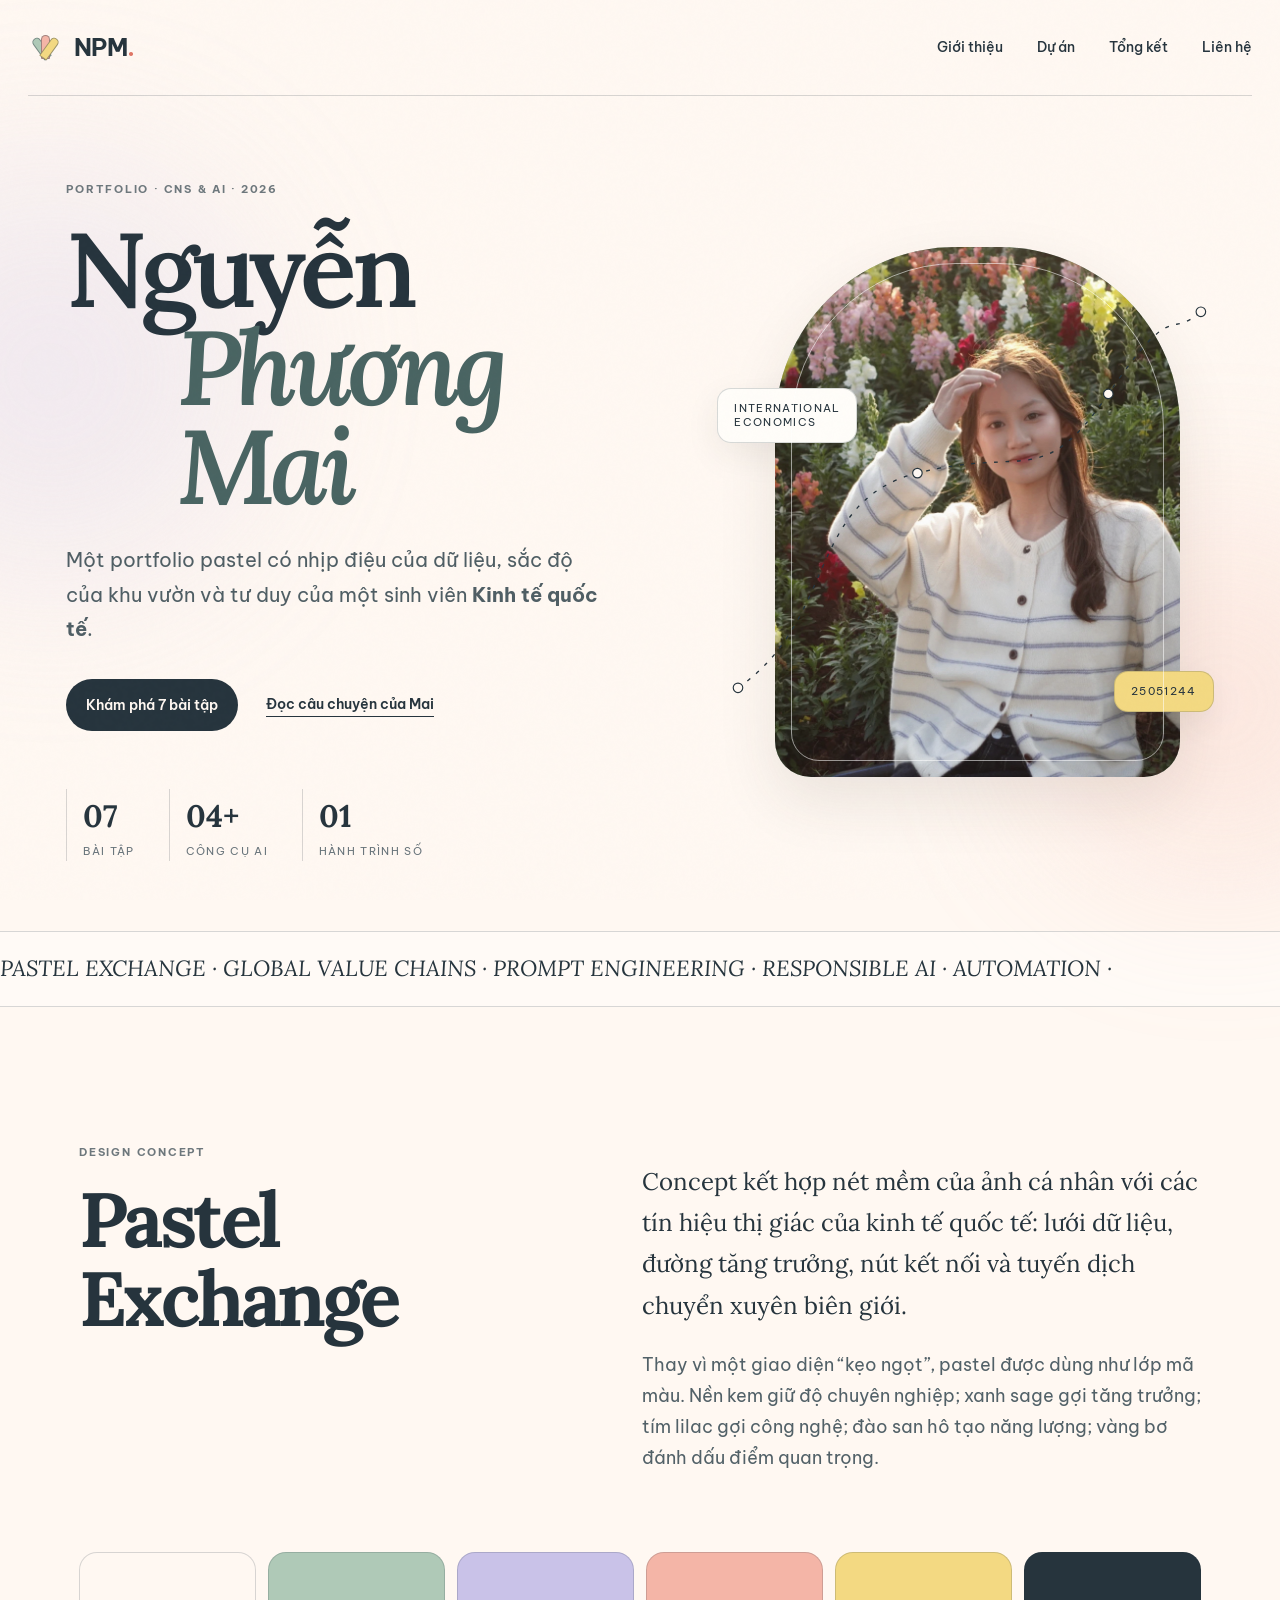
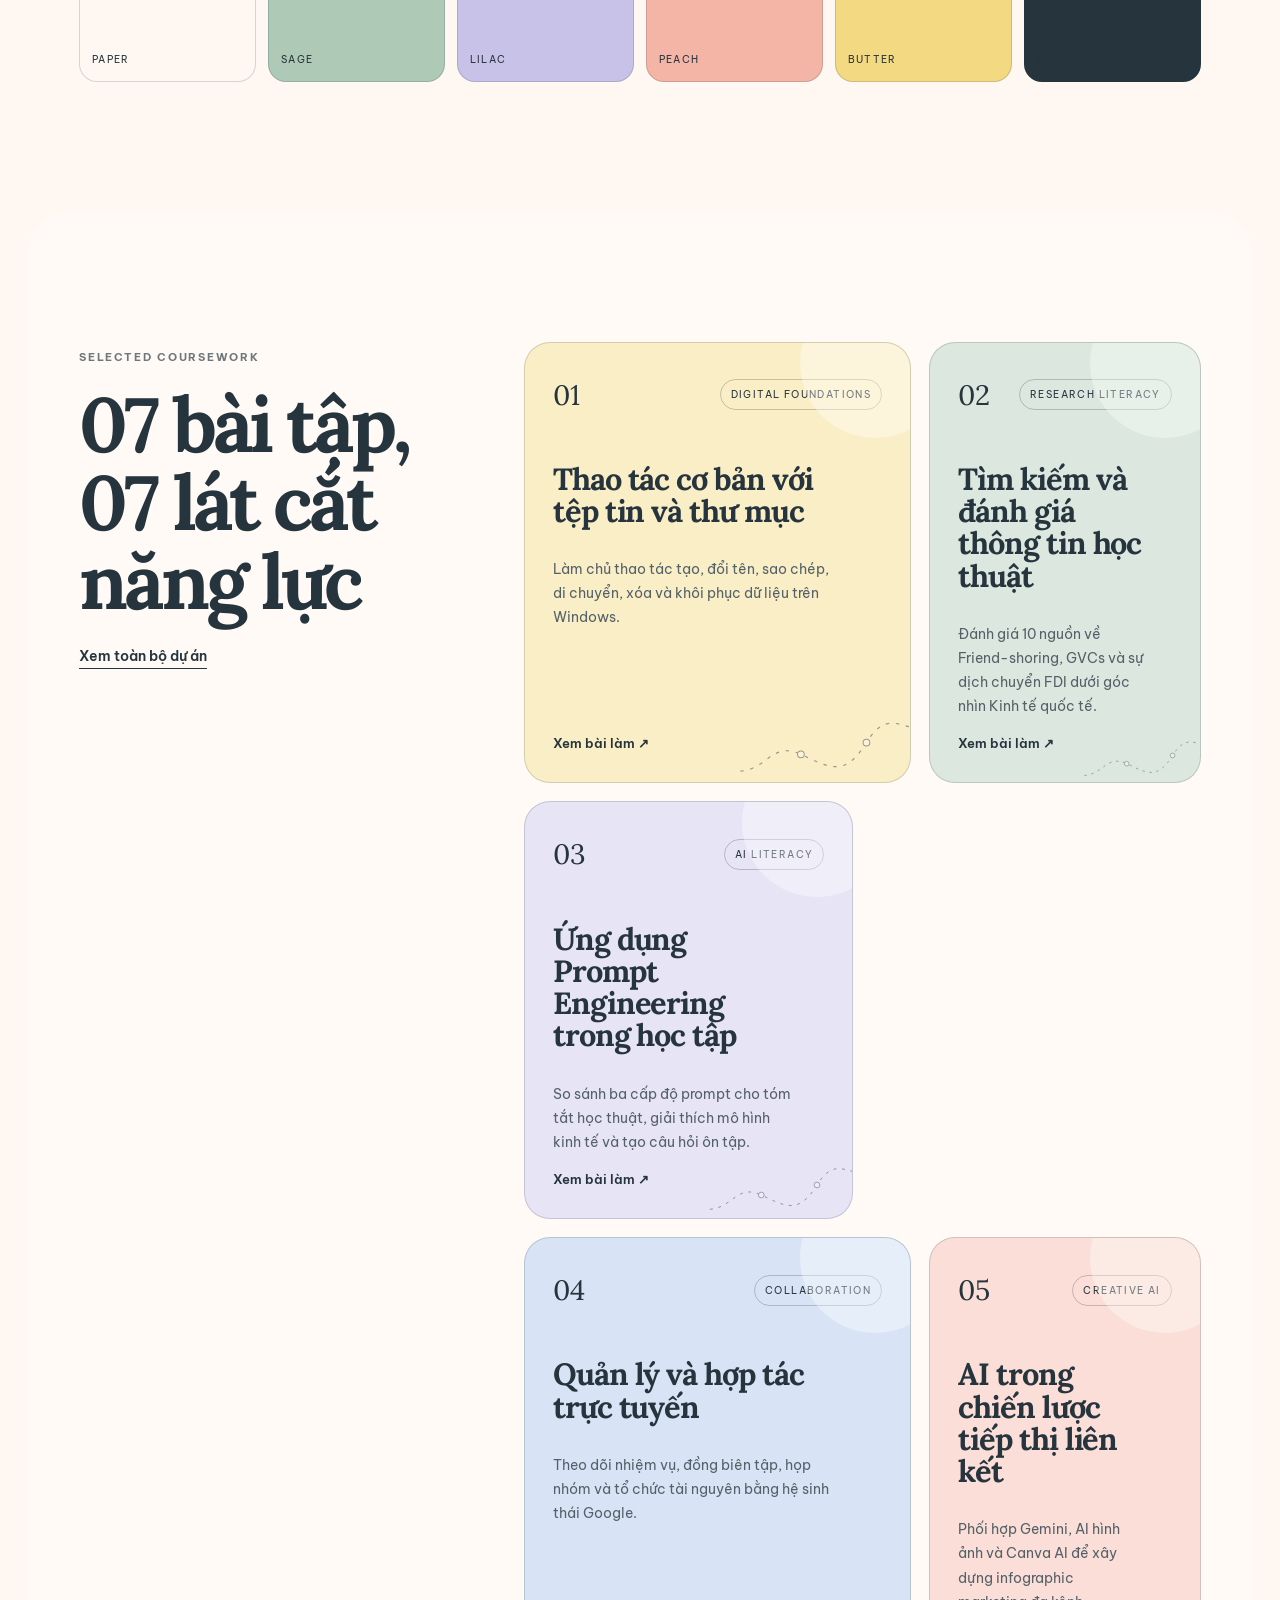
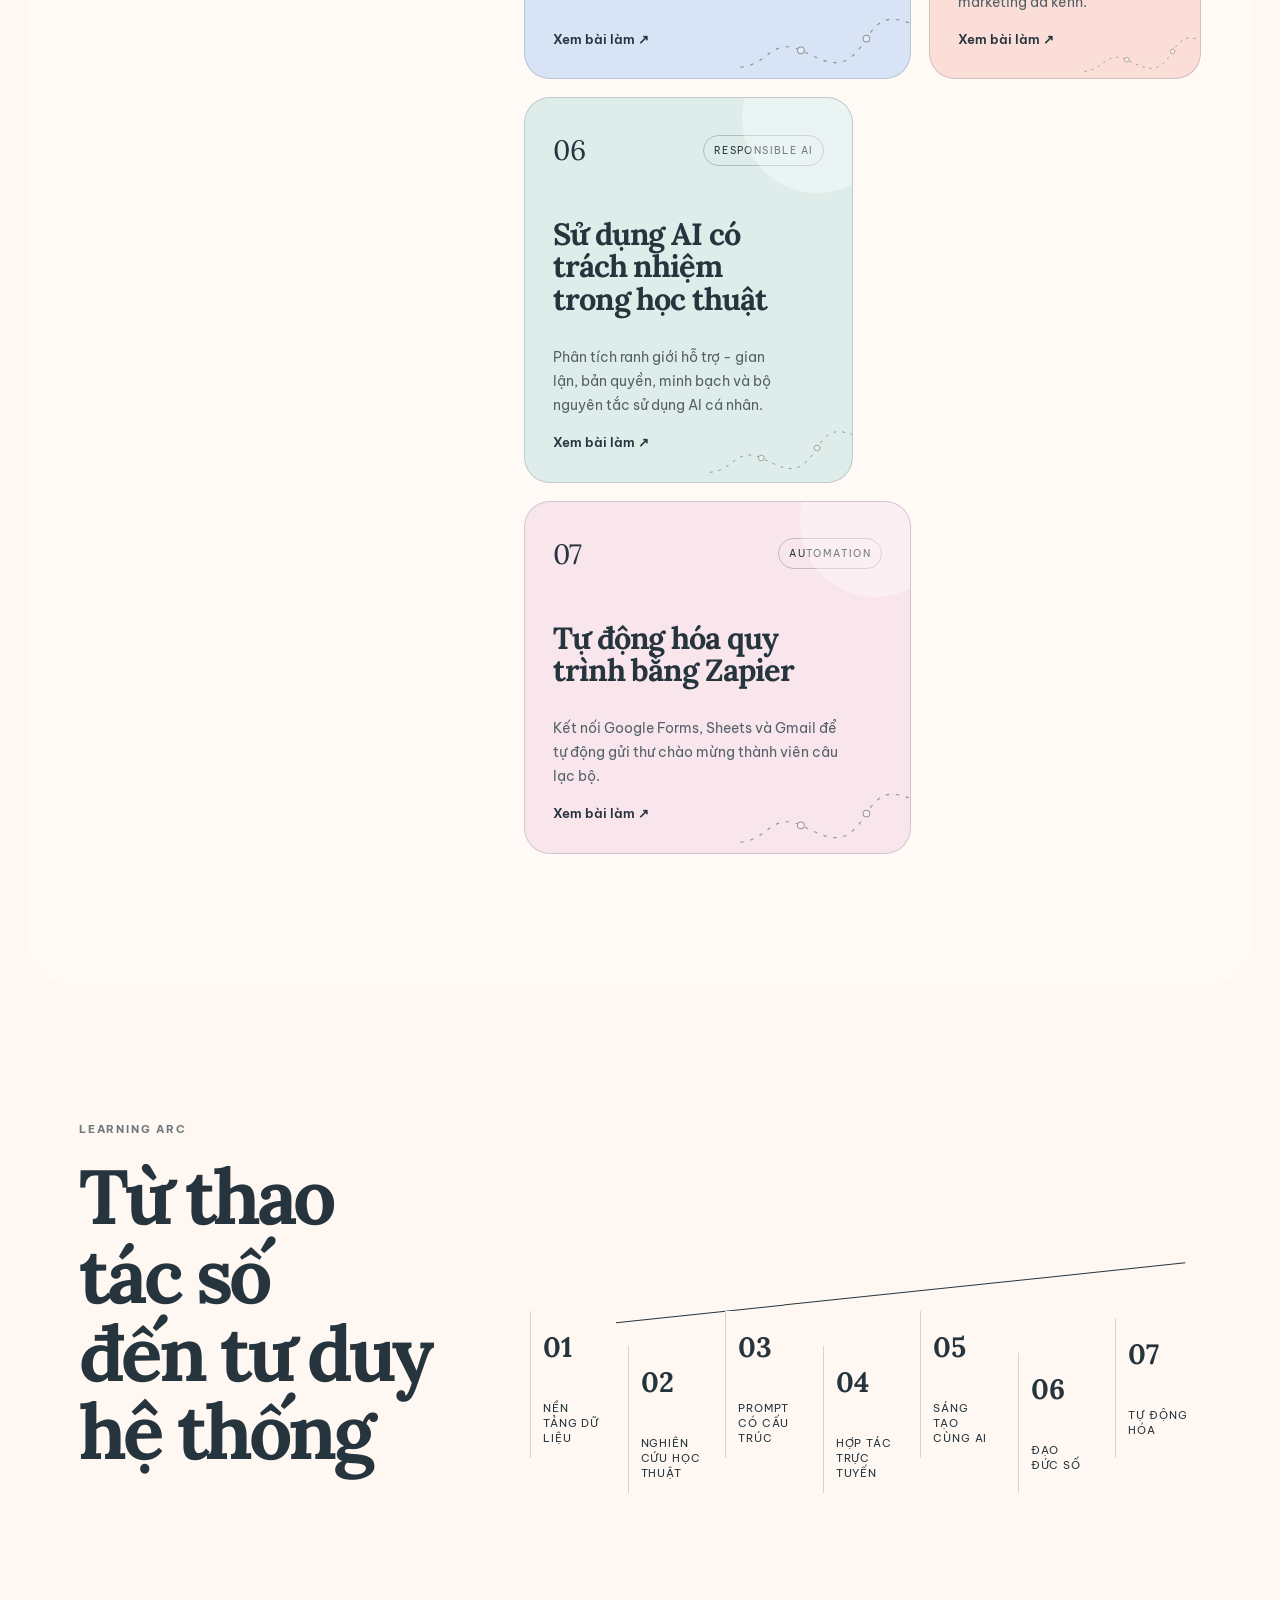
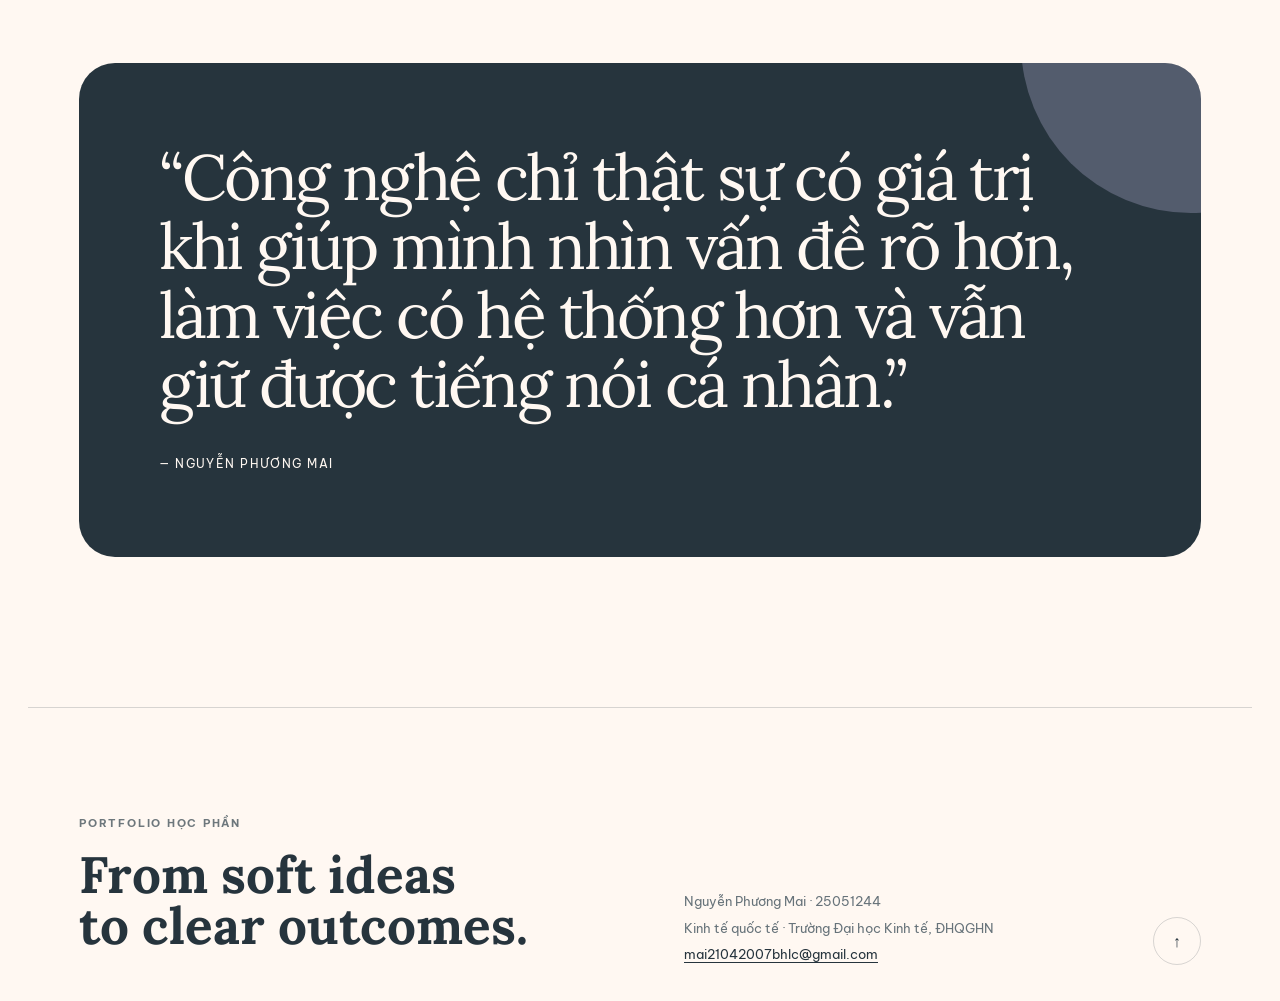
==== index.html @ c6a95176 "first commit" ====
<!doctype html>
<html lang="vi">
<head>
  <meta charset="utf-8">
  <meta name="viewport" content="width=device-width, initial-scale=1">
  <meta name="description" content="Portfolio học phần Nhập môn Công nghệ số và Trí tuệ nhân tạo của Nguyễn Phương Mai.">
  <meta name="theme-color" content="#fff8f2">
  <title>Trang chủ · Nguyễn Phương Mai · Portfolio CNS & AI</title>
  <link rel="stylesheet" href="assets/css/style.css">
  <script defer src="assets/js/main.js"></script>
</head>
<body id="top">
  <a class="skip-link" href="#main">Bỏ qua điều hướng</a>
  <div class="grain" aria-hidden="true"></div>
  <div class="ambient ambient-a" aria-hidden="true"></div><div class="ambient ambient-b" aria-hidden="true"></div>
  <div class="page-shell">
    
<nav class="site-nav" aria-label="Điều hướng chính">
  <a class="brand" href="index.html" aria-label="Trang chủ Nguyễn Phương Mai">
    <span class="brand-mark" aria-hidden="true"><span></span><span></span><span></span></span>
    <span>NPM<span class="brand-dot">.</span></span>
  </a>
  <button class="nav-toggle" aria-expanded="false" aria-controls="nav-links"><span></span><span></span></button>
  <div class="nav-links" id="nav-links">
    <a href="about.html">Giới thiệu</a>
    <a href="projects.html">Dự án</a>
    <a href="reflection.html">Tổng kết</a>
    <a href="contact.html">Liên hệ</a>
  </div>
</nav>
    <main id="main">
<section class="hero home-hero">
  <div class="hero-copy reveal">
    <span class="eyebrow">Portfolio · CNS & AI · 2026</span>
    <h1><span>Nguyễn</span><span>Phương Mai</span></h1>
    <p class="hero-lead">Một portfolio pastel có nhịp điệu của dữ liệu, sắc độ của khu vườn và tư duy của một sinh viên <strong>Kinh tế quốc tế</strong>.</p>
    <div class="hero-actions"><a class="btn btn-primary" href="projects.html">Khám phá 7 bài tập</a><a class="text-link" href="about.html">Đọc câu chuyện của Mai</a></div>
    <div class="hero-stats"><div><b>07</b><span>bài tập</span></div><div><b>04+</b><span>công cụ AI</span></div><div><b>01</b><span>hành trình số</span></div></div>
  </div>
  <div class="hero-visual reveal">
    <div class="photo-frame"><img src="assets/images/profile/nguyen-phuong-mai.webp" alt="Nguyễn Phương Mai chụp ảnh trong vườn hoa"></div>
    <span class="photo-note note-a">international<br>economics</span><span class="photo-note note-b">25051244</span>
    <svg class="route-map" viewBox="0 0 520 530" aria-hidden="true"><path d="M22 444 C126 372 94 248 210 219 S340 238 410 136 S472 80 507 50"/><circle cx="22" cy="444" r="5"/><circle cx="210" cy="219" r="5"/><circle cx="410" cy="136" r="5"/><circle cx="507" cy="50" r="5"/></svg>
  </div>
</section>
<div class="ticker" aria-hidden="true"><div>PASTEL EXCHANGE · GLOBAL VALUE CHAINS · PROMPT ENGINEERING · RESPONSIBLE AI · AUTOMATION · </div></div>
<section class="intro-grid section-pad">
  <div class="section-heading reveal"><span class="eyebrow">Design concept</span><h2>Pastel Exchange</h2></div>
  <div class="intro-copy reveal"><p>Concept kết hợp nét mềm của ảnh cá nhân với các tín hiệu thị giác của kinh tế quốc tế: lưới dữ liệu, đường tăng trưởng, nút kết nối và tuyến dịch chuyển xuyên biên giới.</p><p>Thay vì một giao diện “kẹo ngọt”, pastel được dùng như lớp mã màu. Nền kem giữ độ chuyên nghiệp; xanh sage gợi tăng trưởng; tím lilac gợi công nghệ; đào san hô tạo năng lượng; vàng bơ đánh dấu điểm quan trọng.</p></div>
  <div class="palette reveal" aria-label="Bảng màu chủ đạo"><span style="--sw:#FFF8F2">paper</span><span style="--sw:#AFC9B7">sage</span><span style="--sw:#C9C2E8">lilac</span><span style="--sw:#F4B5A7">peach</span><span style="--sw:#F3D982">butter</span><span style="--sw:#26343D">ink</span></div>
</section>
<section class="projects-preview section-pad">
  <div class="section-heading reveal"><span class="eyebrow">Selected coursework</span><h2>07 bài tập,<br>07 lát cắt năng lực</h2><a class="text-link" href="projects.html">Xem toàn bộ dự án</a></div>
  <div class="project-grid"><article class="project-card project-card-1" style="--card-accent:#F3D982">
          <a href="projects/week-1.html" aria-label="Xem chi tiết Bài 1: Thao tác cơ bản với tệp tin và thư mục">
            <div class="project-card-top"><span class="project-no">01</span><span class="project-tag">Digital foundations</span></div>
            <h3>Thao tác cơ bản với tệp tin và thư mục</h3><p>Làm chủ thao tác tạo, đổi tên, sao chép, di chuyển, xóa và khôi phục dữ liệu trên Windows.</p>
            <span class="project-link">Xem bài làm <span aria-hidden="true">↗</span></span>
            <svg class="card-graph" viewBox="0 0 220 80" aria-hidden="true"><path d="M4 62 C36 60 42 26 76 42 S128 70 154 28 S198 16 216 8"/><circle cx="76" cy="42" r="4"/><circle cx="154" cy="28" r="4"/><circle cx="216" cy="8" r="4"/></svg>
          </a></article>
<article class="project-card project-card-2" style="--card-accent:#AFC9B7">
          <a href="projects/week-2.html" aria-label="Xem chi tiết Bài 2: Tìm kiếm và đánh giá thông tin học thuật">
            <div class="project-card-top"><span class="project-no">02</span><span class="project-tag">Research literacy</span></div>
            <h3>Tìm kiếm và đánh giá thông tin học thuật</h3><p>Đánh giá 10 nguồn về Friend-shoring, GVCs và sự dịch chuyển FDI dưới góc nhìn Kinh tế quốc tế.</p>
            <span class="project-link">Xem bài làm <span aria-hidden="true">↗</span></span>
            <svg class="card-graph" viewBox="0 0 220 80" aria-hidden="true"><path d="M4 62 C36 60 42 26 76 42 S128 70 154 28 S198 16 216 8"/><circle cx="76" cy="42" r="4"/><circle cx="154" cy="28" r="4"/><circle cx="216" cy="8" r="4"/></svg>
          </a></article>
<article class="project-card project-card-3" style="--card-accent:#C9C2E8">
          <a href="projects/week-3.html" aria-label="Xem chi tiết Bài 3: Ứng dụng Prompt Engineering trong học tập">
            <div class="project-card-top"><span class="project-no">03</span><span class="project-tag">AI literacy</span></div>
            <h3>Ứng dụng Prompt Engineering trong học tập</h3><p>So sánh ba cấp độ prompt cho tóm tắt học thuật, giải thích mô hình kinh tế và tạo câu hỏi ôn tập.</p>
            <span class="project-link">Xem bài làm <span aria-hidden="true">↗</span></span>
            <svg class="card-graph" viewBox="0 0 220 80" aria-hidden="true"><path d="M4 62 C36 60 42 26 76 42 S128 70 154 28 S198 16 216 8"/><circle cx="76" cy="42" r="4"/><circle cx="154" cy="28" r="4"/><circle cx="216" cy="8" r="4"/></svg>
          </a></article>
<article class="project-card project-card-4" style="--card-accent:#A9C4E8">
          <a href="projects/week-4.html" aria-label="Xem chi tiết Bài 4: Quản lý và hợp tác trực tuyến">
            <div class="project-card-top"><span class="project-no">04</span><span class="project-tag">Collaboration</span></div>
            <h3>Quản lý và hợp tác trực tuyến</h3><p>Theo dõi nhiệm vụ, đồng biên tập, họp nhóm và tổ chức tài nguyên bằng hệ sinh thái Google.</p>
            <span class="project-link">Xem bài làm <span aria-hidden="true">↗</span></span>
            <svg class="card-graph" viewBox="0 0 220 80" aria-hidden="true"><path d="M4 62 C36 60 42 26 76 42 S128 70 154 28 S198 16 216 8"/><circle cx="76" cy="42" r="4"/><circle cx="154" cy="28" r="4"/><circle cx="216" cy="8" r="4"/></svg>
          </a></article>
<article class="project-card project-card-5" style="--card-accent:#F4B5A7">
          <a href="projects/week-5.html" aria-label="Xem chi tiết Bài 5: AI trong chiến lược tiếp thị liên kết">
            <div class="project-card-top"><span class="project-no">05</span><span class="project-tag">Creative AI</span></div>
            <h3>AI trong chiến lược tiếp thị liên kết</h3><p>Phối hợp Gemini, AI hình ảnh và Canva AI để xây dựng infographic marketing đa kênh.</p>
            <span class="project-link">Xem bài làm <span aria-hidden="true">↗</span></span>
            <svg class="card-graph" viewBox="0 0 220 80" aria-hidden="true"><path d="M4 62 C36 60 42 26 76 42 S128 70 154 28 S198 16 216 8"/><circle cx="76" cy="42" r="4"/><circle cx="154" cy="28" r="4"/><circle cx="216" cy="8" r="4"/></svg>
          </a></article>
<article class="project-card project-card-6" style="--card-accent:#B8D8D1">
          <a href="projects/week-6.html" aria-label="Xem chi tiết Bài 6: Sử dụng AI có trách nhiệm trong học thuật">
            <div class="project-card-top"><span class="project-no">06</span><span class="project-tag">Responsible AI</span></div>
            <h3>Sử dụng AI có trách nhiệm trong học thuật</h3><p>Phân tích ranh giới hỗ trợ - gian lận, bản quyền, minh bạch và bộ nguyên tắc sử dụng AI cá nhân.</p>
            <span class="project-link">Xem bài làm <span aria-hidden="true">↗</span></span>
            <svg class="card-graph" viewBox="0 0 220 80" aria-hidden="true"><path d="M4 62 C36 60 42 26 76 42 S128 70 154 28 S198 16 216 8"/><circle cx="76" cy="42" r="4"/><circle cx="154" cy="28" r="4"/><circle cx="216" cy="8" r="4"/></svg>
          </a></article>
<article class="project-card project-card-7" style="--card-accent:#F2C7D8">
          <a href="projects/week-7.html" aria-label="Xem chi tiết Bài 7: Tự động hóa quy trình bằng Zapier">
            <div class="project-card-top"><span class="project-no">07</span><span class="project-tag">Automation</span></div>
            <h3>Tự động hóa quy trình bằng Zapier</h3><p>Kết nối Google Forms, Sheets và Gmail để tự động gửi thư chào mừng thành viên câu lạc bộ.</p>
            <span class="project-link">Xem bài làm <span aria-hidden="true">↗</span></span>
            <svg class="card-graph" viewBox="0 0 220 80" aria-hidden="true"><path d="M4 62 C36 60 42 26 76 42 S128 70 154 28 S198 16 216 8"/><circle cx="76" cy="42" r="4"/><circle cx="154" cy="28" r="4"/><circle cx="216" cy="8" r="4"/></svg>
          </a></article></div>
</section>
<section class="learning-arc section-pad">
  <div class="section-heading reveal"><span class="eyebrow">Learning arc</span><h2>Từ thao tác số<br>đến tư duy hệ thống</h2></div>
  <div class="arc-track reveal">
    <div class="arc-line"></div>
    <div class="arc-item"><b>01</b><span>Nền tảng dữ liệu</span></div><div class="arc-item"><b>02</b><span>Nghiên cứu học thuật</span></div><div class="arc-item"><b>03</b><span>Prompt có cấu trúc</span></div><div class="arc-item"><b>04</b><span>Hợp tác trực tuyến</span></div><div class="arc-item"><b>05</b><span>Sáng tạo cùng AI</span></div><div class="arc-item"><b>06</b><span>Đạo đức số</span></div><div class="arc-item"><b>07</b><span>Tự động hóa</span></div>
  </div>
</section>
<section class="quote-block reveal"><blockquote>“Công nghệ chỉ thật sự có giá trị khi giúp mình nhìn vấn đề rõ hơn, làm việc có hệ thống hơn và vẫn giữ được tiếng nói cá nhân.”</blockquote><span>— Nguyễn Phương Mai</span></section>
</main>
    
<footer class="site-footer">
  <div><span class="eyebrow">Portfolio học phần</span><h2>From soft ideas<br>to clear outcomes.</h2></div>
  <div class="footer-meta"><p>Nguyễn Phương Mai · 25051244</p><p>Kinh tế quốc tế · Trường Đại học Kinh tế, ĐHQGHN</p><a href="mailto:mai21042007bhlc@gmail.com">mai21042007bhlc@gmail.com</a></div>
  <a class="back-top" href="#top" aria-label="Lên đầu trang">↑</a>
</footer>
  </div>
  <dialog class="lightbox" aria-label="Xem ảnh minh chứng"><button class="lightbox-close" aria-label="Đóng">×</button><img alt=""><p></p></dialog>
</body>
</html>
---- assets/css/style.css ----
@import url('https://fonts.googleapis.com/css2?family=Be+Vietnam+Pro:wght@300;400;500;600;700&family=Lora:ital,wght@0,500;0,600;0,700;1,500&display=swap');
:root{--paper:#fff8f2;--paper-2:#f8f1ea;--ink:#26343d;--muted:#67737a;--sage:#afc9b7;--lilac:#c9c2e8;--peach:#f4b5a7;--butter:#f3d982;--sky:#a9c4e8;--line:rgba(38,52,61,.18);--white:#fffdf9;--radius:26px;--shadow:0 24px 60px rgba(56,45,38,.10);--sans:'Be Vietnam Pro','Segoe UI',Arial,sans-serif;--serif:'Lora',Georgia,'Times New Roman',serif}
*{box-sizing:border-box}html{scroll-behavior:smooth}body{margin:0;background:var(--paper);color:var(--ink);font-family:var(--sans);font-size:16px;line-height:1.72;overflow-x:hidden}img{max-width:100%;display:block}a{color:inherit;text-decoration:none}button{font:inherit}.skip-link{position:fixed;left:16px;top:-60px;z-index:1000;background:var(--ink);color:#fff;padding:10px 14px;border-radius:10px}.skip-link:focus{top:16px}.grain{position:fixed;inset:0;pointer-events:none;z-index:100;opacity:.12;background-image:url("data:image/svg+xml,%3Csvg viewBox='0 0 180 180' xmlns='http://www.w3.org/2000/svg'%3E%3Cfilter id='n'%3E%3CfeTurbulence type='fractalNoise' baseFrequency='.92' numOctaves='2' stitchTiles='stitch'/%3E%3C/filter%3E%3Crect width='100%25' height='100%25' filter='url(%23n)' opacity='.13'/%3E%3C/svg%3E")}.ambient{position:fixed;border-radius:50%;filter:blur(90px);opacity:.24;pointer-events:none;z-index:-1}.ambient-a{width:420px;height:420px;background:var(--lilac);left:-160px;top:18vh}.ambient-b{width:360px;height:360px;background:var(--peach);right:-120px;top:58vh}.page-shell{width:min(1500px,100%);margin:auto;padding:0 28px}.site-nav{height:96px;display:flex;align-items:center;justify-content:space-between;border-bottom:1px solid var(--line);position:relative;z-index:20}.brand{display:flex;align-items:center;gap:12px;font-weight:700;letter-spacing:-.03em;font-size:24px}.brand-dot{color:#df7666}.brand-mark{width:34px;height:34px;display:grid;place-items:center;position:relative}.brand-mark span{position:absolute;width:9px;height:24px;background:var(--sage);border:1px solid rgba(38,52,61,.4);border-radius:9px 9px 2px 2px;transform-origin:50% 80%}.brand-mark span:nth-child(1){transform:rotate(-36deg)}.brand-mark span:nth-child(2){background:var(--peach)}.brand-mark span:nth-child(3){transform:rotate(36deg);background:var(--butter)}.nav-links{display:flex;gap:34px;align-items:center}.nav-links a{font-size:14px;font-weight:500;position:relative}.nav-links a:after{content:"";position:absolute;height:1px;left:0;right:100%;bottom:-6px;background:var(--ink);transition:right .25s}.nav-links a:hover:after,.nav-links a:focus-visible:after{right:0}.nav-toggle{display:none;background:none;border:0;width:48px;height:48px}.nav-toggle span{display:block;width:24px;height:1px;background:var(--ink);margin:7px auto}.hero{min-height:760px;display:grid;grid-template-columns:1.05fr .95fr;align-items:center;gap:8vw;padding:78px 3vw 70px}.hero h1,.inner-hero h1,.contact-hero h1,.project-detail-hero h1{font-family:var(--serif);font-weight:600;line-height:.94;letter-spacing:-.055em;margin:18px 0 28px}.home-hero h1{font-size:clamp(62px,8.2vw,134px)}.home-hero h1 span{display:block}.home-hero h1 span:last-child{margin-left:1.05em;color:#496462;font-style:italic}.eyebrow{text-transform:uppercase;letter-spacing:.16em;font-size:11px;font-weight:700;color:#6d777c}.hero-lead{max-width:680px;font-size:20px;color:#4f5e64}.hero-actions{display:flex;align-items:center;gap:28px;margin-top:32px}.btn{display:inline-flex;align-items:center;justify-content:center;padding:14px 20px;border-radius:999px;font-size:14px;font-weight:600}.btn-primary{background:var(--ink);color:var(--paper);transition:transform .25s,box-shadow .25s}.btn-primary:hover{transform:translateY(-2px);box-shadow:0 14px 30px rgba(38,52,61,.2)}.text-link{display:inline-flex;gap:8px;align-items:center;font-size:14px;font-weight:600;border-bottom:1px solid var(--ink)}.hero-stats{display:flex;gap:34px;margin-top:58px}.hero-stats div{display:flex;flex-direction:column;border-left:1px solid var(--line);padding-left:16px}.hero-stats b{font-family:var(--serif);font-size:31px}.hero-stats span{font-size:11px;text-transform:uppercase;letter-spacing:.12em;color:var(--muted)}.hero-visual{position:relative;min-height:590px}.photo-frame{position:absolute;inset:25px 34px 35px 58px;border-radius:180px 180px 36px 36px;overflow:hidden;box-shadow:var(--shadow);background:var(--sage)}.photo-frame:before{content:"";position:absolute;inset:16px;border:1px solid rgba(255,255,255,.55);border-radius:165px 165px 28px 28px;z-index:2;pointer-events:none}.photo-frame img{width:100%;height:100%;object-fit:cover;object-position:50% 45%;filter:saturate(.86) contrast(.98)}.photo-note{position:absolute;background:var(--white);border:1px solid var(--line);box-shadow:0 12px 34px rgba(55,46,40,.08);padding:12px 16px;border-radius:14px;font-size:11px;line-height:1.35;text-transform:uppercase;letter-spacing:.12em}.note-a{left:0;top:28%}.note-b{right:0;bottom:17%;background:var(--butter)}.route-map{position:absolute;inset:0;width:100%;height:100%;overflow:visible}.route-map path,.card-graph path,.hero-index svg path,.project-hero-number svg path{fill:none;stroke:var(--ink);stroke-width:1.4;stroke-dasharray:4 8}.route-map circle,.card-graph circle{fill:var(--paper);stroke:var(--ink);stroke-width:1.2}.ticker{width:calc(100% + 56px);margin-left:-28px;overflow:hidden;border-top:1px solid var(--line);border-bottom:1px solid var(--line);background:rgba(255,255,255,.34)}.ticker div{white-space:nowrap;font-family:var(--serif);font-style:italic;font-size:22px;padding:18px 0;animation:ticker 28s linear infinite}.section-pad{padding:130px 4vw}.intro-grid{display:grid;grid-template-columns:.8fr 1fr;column-gap:9vw;row-gap:60px}.section-heading h2{font-family:var(--serif);font-size:clamp(44px,6vw,86px);line-height:1.02;letter-spacing:-.05em;margin:16px 0 22px}.intro-copy{font-size:18px;color:#526168}.intro-copy p:first-child{font-size:24px;color:var(--ink);font-family:var(--serif)}.palette{grid-column:1/-1;display:grid;grid-template-columns:repeat(6,1fr);gap:12px}.palette span{height:130px;background:var(--sw);border:1px solid var(--line);border-radius:18px;padding:12px;display:flex;align-items:flex-end;text-transform:uppercase;letter-spacing:.12em;font-size:10px}.projects-preview{display:grid;grid-template-columns:.36fr .64fr;gap:5vw;background:rgba(255,255,255,.28);border-radius:42px}.projects-preview>.section-heading{position:sticky;top:40px;align-self:start}.project-grid{display:grid;grid-template-columns:repeat(12,1fr);gap:18px}.project-card{grid-column:span 6;min-height:330px}.project-card:nth-child(3n+1){grid-column:span 7}.project-card:nth-child(3n+2){grid-column:span 5}.project-card a{height:100%;display:flex;flex-direction:column;padding:28px;border:1px solid var(--line);background:color-mix(in srgb,var(--card-accent) 45%,white);border-radius:26px;position:relative;overflow:hidden;transition:transform .28s ease,box-shadow .28s ease}.project-card a:before{content:"";position:absolute;width:150px;height:150px;border-radius:50%;background:rgba(255,255,255,.35);right:-40px;top:-55px}.project-card a:hover{transform:translateY(-7px) rotate(-.2deg);box-shadow:var(--shadow)}.project-card-top{display:flex;justify-content:space-between;align-items:center}.project-no{font-family:var(--serif);font-size:28px}.project-tag{font-size:10px;text-transform:uppercase;letter-spacing:.14em;border:1px solid rgba(38,52,61,.25);border-radius:999px;padding:6px 10px}.project-card h3{font-family:var(--serif);font-size:clamp(25px,2.4vw,40px);line-height:1.05;letter-spacing:-.035em;margin:44px 0 16px;max-width:90%}.project-card p{font-size:14px;max-width:88%;color:#546168}.project-link{margin-top:auto;font-size:13px;font-weight:600}.card-graph{position:absolute;right:-12px;bottom:-4px;width:48%;opacity:.45}.learning-arc{display:grid;grid-template-columns:.35fr .65fr;gap:7vw}.arc-track{position:relative;display:grid;grid-template-columns:repeat(7,1fr);gap:12px;align-items:end;padding-top:100px}.arc-line{position:absolute;left:2%;right:2%;top:48%;height:1px;background:var(--ink);transform:rotate(-6deg)}.arc-item{position:relative;z-index:2;min-height:140px;border-left:1px solid var(--line);padding:12px;background:var(--paper)}.arc-item:nth-of-type(even){transform:translateY(-35px)}.arc-item b{font-family:var(--serif);font-size:28px}.arc-item span{display:block;font-size:11px;line-height:1.35;text-transform:uppercase;letter-spacing:.08em;margin-top:30px}.quote-block{margin:40px 4vw 150px;padding:80px;border-radius:36px;background:var(--ink);color:var(--paper);position:relative;overflow:hidden}.quote-block:after{content:"";position:absolute;width:340px;height:340px;border-radius:50%;background:var(--lilac);right:-160px;top:-190px;opacity:.28}.quote-block blockquote{font-family:var(--serif);font-size:clamp(32px,5vw,66px);line-height:1.08;letter-spacing:-.04em;margin:0 0 30px;max-width:1050px}.quote-block span{font-size:12px;text-transform:uppercase;letter-spacing:.12em}.site-footer{padding:100px 4vw 36px;border-top:1px solid var(--line);display:grid;grid-template-columns:1fr .75fr auto;gap:60px;align-items:end}.site-footer h2{font-family:var(--serif);font-size:clamp(36px,4vw,62px);line-height:1;margin:14px 0}.footer-meta{font-size:13px;color:var(--muted)}.footer-meta p{margin:4px 0}.footer-meta a{color:var(--ink);border-bottom:1px solid}.back-top{width:48px;height:48px;border:1px solid var(--line);border-radius:50%;display:grid;place-items:center}.inner-hero{min-height:620px;padding:95px 4vw 85px;display:grid;grid-template-columns:1fr .75fr;gap:8vw;align-items:center}.inner-hero h1,.contact-hero h1{font-size:clamp(58px,8vw,120px)}.about-photo{height:500px;border-radius:44% 44% 24px 24px;overflow:hidden;transform:rotate(2deg);box-shadow:var(--shadow)}.about-photo img{width:100%;height:100%;object-fit:cover}.about-details{display:grid;grid-template-columns:.7fr 1.3fr;gap:8vw}.profile-card{background:var(--sage);padding:34px;border-radius:28px;align-self:start}.profile-card dl{margin:25px 0 0}.profile-card dl div{padding:15px 0;border-bottom:1px solid rgba(38,52,61,.18)}.profile-card dt{font-size:10px;text-transform:uppercase;letter-spacing:.12em;color:#596763}.profile-card dd{margin:5px 0 0;font-weight:600}.about-narrative h2,.source-note h2,.next-step h2{font-family:var(--serif);font-size:clamp(42px,5vw,72px);line-height:1.04;letter-spacing:-.04em}.about-narrative p{font-size:19px;color:#526168}.value-chips{display:flex;flex-wrap:wrap;gap:10px;margin-top:30px}.value-chips span{border:1px solid var(--line);border-radius:999px;padding:9px 14px;font-size:12px}.toolkit{background:rgba(201,194,232,.24);border-radius:40px}.tool-grid{display:grid;grid-template-columns:repeat(4,1fr);gap:18px;margin-top:50px}.tool-grid>div{background:var(--white);border:1px solid var(--line);border-radius:22px;padding:28px}.tool-grid b{font-family:var(--serif);font-size:24px}.tool-grid h3{font-family:var(--serif);font-size:25px}.tool-grid p{font-size:13px;color:var(--muted)}.projects-hero p{max-width:700px;font-size:18px;color:var(--muted)}.hero-index{font-family:var(--serif);font-size:100px;color:#59706d}.hero-index svg{width:100%}.hero-index svg path{stroke:#59706d}.project-grid-full{max-width:1180px;margin:auto}.source-note{max-width:1000px}.source-note p{font-size:18px;color:var(--muted)}.reflection-orbit{height:430px;border:1px solid var(--line);border-radius:50%;position:relative}.reflection-orbit i{position:absolute;width:80px;height:80px;border-radius:50%;background:var(--peach);left:50%;top:50%;transform:translate(-50%,-50%)}.reflection-orbit span{position:absolute;font-size:11px;text-transform:uppercase;letter-spacing:.12em}.reflection-orbit span:nth-child(1){left:10%;top:52%}.reflection-orbit span:nth-child(2){left:45%;top:5%}.reflection-orbit span:nth-child(3){right:8%;top:50%}.reflection-orbit span:nth-child(4){left:42%;bottom:4%}.reflection-grid{display:grid;grid-template-columns:repeat(2,1fr);gap:18px}.reflection-grid article{border:1px solid var(--line);border-radius:25px;padding:42px;min-height:330px;background:rgba(255,255,255,.28)}.reflection-grid article:nth-child(3n){grid-column:span 2;background:rgba(175,201,183,.25)}.reflection-grid .chapter{font-family:var(--serif);font-size:26px}.reflection-grid h2{font-family:var(--serif);font-size:36px;line-height:1.1}.reflection-grid p{color:var(--muted)}.next-step{margin:80px 4vw 140px;padding:70px;border-radius:32px;background:var(--lilac)}.contact-hero{min-height:720px;padding:90px 4vw;display:grid;grid-template-columns:1.1fr .7fr;gap:9vw;align-items:center}.contact-hero p{font-size:18px;color:var(--muted);max-width:600px}.email-display{display:inline-flex;gap:20px;font-size:clamp(19px,3vw,40px);font-family:var(--serif);border-bottom:2px solid;margin-top:40px}.contact-card{background:var(--peach);border-radius:34px;padding:48px;min-height:420px;display:flex;flex-direction:column}.contact-card h2{font-family:var(--serif);font-size:46px;margin-top:auto;margin-bottom:12px}.contact-route{display:flex;gap:60px;margin-top:50px;position:relative}.contact-route:before{content:"";position:absolute;left:8px;right:8px;top:8px;height:1px;background:var(--ink)}.contact-route i{width:17px;height:17px;border-radius:50%;background:var(--paper);border:1px solid;position:relative}.project-detail-hero{padding:90px 4vw 70px;display:grid;grid-template-columns:1fr .32fr;gap:6vw;border-bottom:1px solid var(--line);background:linear-gradient(120deg,color-mix(in srgb,var(--project-accent) 40%,var(--paper)),var(--paper) 65%);border-radius:0 0 42px 42px}.project-detail-hero h1{font-size:clamp(52px,7vw,104px);max-width:1000px}.breadcrumb{font-size:12px;border-bottom:1px solid;margin-right:18px}.project-hero-number{font-family:var(--serif);font-size:clamp(100px,15vw,220px);line-height:1;color:color-mix(in srgb,var(--project-accent) 70%,var(--ink));text-align:right;align-self:end}.project-hero-number svg{display:block;width:100%}.project-hero-number svg path{stroke:var(--ink)}.report-layout{display:grid;grid-template-columns:280px minmax(0,920px);gap:7vw;max-width:1320px;margin:0 auto;padding:90px 4vw 130px}.report-aside{position:sticky;top:28px;align-self:start}.toc{display:flex;flex-direction:column;gap:9px;margin:24px 0 34px}.toc a{font-size:12px;color:var(--muted);line-height:1.4}.toc a:hover{color:var(--ink)}.source-download{display:flex;justify-content:space-between;border-top:1px solid var(--line);border-bottom:1px solid var(--line);padding:14px 0;font-size:12px;font-weight:600}.report-content{min-width:0}.report-section{position:relative;margin-bottom:86px;scroll-margin-top:26px}.report-section>.section-no{font-family:var(--serif);font-size:16px;color:var(--muted);display:block;margin-bottom:10px}.report-section>h2{font-family:var(--serif);font-size:clamp(34px,4vw,58px);line-height:1.08;letter-spacing:-.04em;margin:0 0 26px}.report-section h3{font-family:var(--serif);font-size:25px;margin-top:32px}.report-section p{font-size:17px;color:#4d5d64}.report-section strong{color:var(--ink)}.clean-list{padding:0;margin:22px 0;list-style:none}.clean-list li{position:relative;padding:11px 0 11px 28px;border-bottom:1px solid rgba(38,52,61,.1)}.clean-list li:before{content:"";position:absolute;left:3px;top:22px;width:8px;height:8px;border-radius:50%;background:var(--project-accent,var(--sage));border:1px solid var(--ink)}.evidence{margin:30px 0 42px}.image-open{display:block;width:100%;padding:0;border:0;background:none;border-radius:20px;overflow:hidden;cursor:zoom-in;box-shadow:0 16px 45px rgba(60,48,42,.09);border:1px solid var(--line)}.image-open img{width:100%;height:auto;transition:transform .45s ease}.image-open:hover img{transform:scale(1.018)}.evidence figcaption{font-size:12px;color:var(--muted);margin-top:10px}.table-wrap{overflow:auto;border:1px solid var(--line);border-radius:18px;background:var(--white);margin:28px 0}.table-wrap table{border-collapse:collapse;width:100%;min-width:760px;font-size:13px;line-height:1.5}.table-wrap th,.table-wrap td{text-align:left;vertical-align:top;padding:16px;border-right:1px solid var(--line);border-bottom:1px solid var(--line)}.table-wrap th{background:color-mix(in srgb,var(--project-accent,var(--sage)) 35%,white);font-size:11px;text-transform:uppercase;letter-spacing:.06em}.table-wrap tr:last-child td{border-bottom:0}.table-wrap td:last-child,.table-wrap th:last-child{border-right:0}.wide-table table{min-width:1100px}.reference-list{padding-left:24px}.reference-list li{padding:10px 0;border-bottom:1px solid rgba(38,52,61,.1);font-size:14px;color:#526168}.prompt-stack{display:grid;gap:12px;margin:28px 0}.prompt-stack>div{border:1px solid var(--line);border-radius:18px;padding:20px 22px;background:rgba(255,255,255,.38)}.prompt-stack span{display:inline-block;font-size:10px;text-transform:uppercase;letter-spacing:.12em;font-weight:700;background:var(--project-accent,var(--sage));padding:5px 9px;border-radius:999px}.prompt-stack p{margin:10px 0 0!important;font-size:15px!important}.principle-grid{display:grid;grid-template-columns:repeat(3,1fr);gap:12px}.principle-grid>div{padding:22px;border:1px solid var(--line);border-radius:18px;background:var(--white)}.principle-grid b{font-family:var(--serif);font-size:42px}.principle-grid span{display:block;font-weight:700}.principle-grid p{font-size:13px}.callout,.quote-card{padding:28px;border-left:4px solid var(--project-accent,var(--sage));background:rgba(255,255,255,.44);border-radius:0 18px 18px 0;margin:28px 0}.process-compare{display:grid;grid-template-columns:1fr 1fr;gap:15px;margin:28px 0}.process-compare>div{padding:25px;border:1px solid var(--line);border-radius:20px}.process-compare>div:last-child{background:color-mix(in srgb,var(--project-accent,var(--sage)) 35%,white)}.process-compare span{font-size:11px;text-transform:uppercase;letter-spacing:.12em;font-weight:700}.principle-list{display:grid;grid-template-columns:1fr 1fr;gap:12px}.principle-list>div{padding:25px;border:1px solid var(--line);border-radius:20px;background:rgba(255,255,255,.35)}.principle-list>div:last-child{grid-column:span 2}.principle-list b{font-family:var(--serif);font-size:28px}.principle-list h3{margin:8px 0!important}.principle-list p{font-size:14px}.project-pagination{max-width:1320px;margin:0 auto 120px;padding:0 4vw;display:grid;grid-template-columns:1fr 1fr;gap:18px}.project-pagination a{padding:26px;border:1px solid var(--line);border-radius:22px;display:flex;flex-direction:column}.project-pagination a:last-child{text-align:right}.project-pagination span{font-size:11px;text-transform:uppercase;letter-spacing:.12em;color:var(--muted)}.project-pagination b{font-family:var(--serif);font-size:22px;margin-top:8px}.lightbox{width:min(94vw,1300px);max-height:92vh;border:0;border-radius:18px;padding:18px;background:var(--white);box-shadow:0 30px 120px rgba(0,0,0,.3)}.lightbox::backdrop{background:rgba(25,30,34,.76);backdrop-filter:blur(5px)}.lightbox img{max-height:80vh;margin:auto}.lightbox p{font-size:12px;color:var(--muted)}.lightbox-close{position:absolute;right:14px;top:12px;width:42px;height:42px;border-radius:50%;border:1px solid var(--line);background:var(--white);cursor:pointer;font-size:25px}.reveal{opacity:0;transform:translateY(24px);transition:opacity .75s ease,transform .75s cubic-bezier(.22,1,.36,1)}.reveal.is-visible{opacity:1;transform:none}@keyframes ticker{to{transform:translateX(-50%)}}
@media(max-width:1000px){.hero{grid-template-columns:1fr;gap:20px}.hero-visual{min-height:600px}.projects-preview,.learning-arc,.about-details,.contact-hero{grid-template-columns:1fr}.projects-preview>.section-heading{position:relative;top:auto}.project-card,.project-card:nth-child(n){grid-column:span 6}.tool-grid{grid-template-columns:repeat(2,1fr)}.inner-hero{grid-template-columns:1fr}.about-photo{max-width:650px}.report-layout{grid-template-columns:1fr}.report-aside{position:relative;top:auto;display:grid;grid-template-columns:1fr auto;gap:20px}.toc{grid-column:1/-1;display:grid;grid-template-columns:repeat(2,1fr)}.arc-track{overflow:auto;padding-bottom:30px}.arc-item{min-width:120px}.site-footer{grid-template-columns:1fr 1fr}.back-top{display:none}}
@media(max-width:700px){.page-shell{padding:0 16px}.site-nav{height:76px}.nav-toggle{display:block;position:relative;z-index:30}.nav-links{position:absolute;left:-16px;right:-16px;top:76px;background:var(--paper);border-bottom:1px solid var(--line);padding:24px 16px;display:none;flex-direction:column;align-items:flex-start}.nav-links.open{display:flex}.home-hero{padding:55px 0}.home-hero h1{font-size:59px}.home-hero h1 span:last-child{margin-left:.35em}.hero-lead{font-size:17px}.hero-actions{align-items:flex-start;flex-direction:column}.hero-stats{gap:16px}.hero-stats b{font-size:25px}.hero-visual{min-height:455px}.photo-frame{inset:20px 12px 24px 32px}.note-a{top:20%;left:-5px}.note-b{right:-4px}.ticker{width:calc(100% + 32px);margin-left:-16px}.section-pad{padding:86px 0}.intro-grid{grid-template-columns:1fr}.palette{grid-template-columns:repeat(3,1fr)}.palette span{height:90px}.projects-preview{padding-left:16px;padding-right:16px;border-radius:28px;margin-left:-16px;margin-right:-16px}.project-card,.project-card:nth-child(n){grid-column:span 12;min-height:310px}.learning-arc{gap:20px}.quote-block{margin:20px 0 100px;padding:44px 26px}.quote-block blockquote{font-size:34px}.site-footer{grid-template-columns:1fr;padding:70px 0 30px}.inner-hero{padding:70px 0;min-height:auto}.inner-hero h1,.contact-hero h1{font-size:55px}.about-photo{height:390px}.tool-grid{grid-template-columns:1fr}.reflection-grid{grid-template-columns:1fr}.reflection-grid article:nth-child(3n){grid-column:auto}.next-step{margin:50px 0 100px;padding:42px 24px}.contact-hero{padding:75px 0}.contact-card{padding:30px}.email-display{font-size:18px}.project-detail-hero{margin:0 -16px;padding:64px 16px 45px;grid-template-columns:1fr}.project-detail-hero h1{font-size:49px}.project-hero-number{font-size:95px;text-align:left}.report-layout{padding:60px 0 95px}.report-aside{grid-template-columns:1fr}.toc{grid-template-columns:1fr}.report-section{margin-bottom:64px}.report-section>h2{font-size:34px}.report-section p{font-size:16px}.principle-grid,.principle-list,.process-compare{grid-template-columns:1fr}.principle-list>div:last-child{grid-column:auto}.project-pagination{grid-template-columns:1fr;padding:0;margin-bottom:80px}.project-pagination a:last-child{text-align:left}.table-wrap{margin-left:-4px;margin-right:-4px}.palette span{font-size:8px}}
@media(prefers-reduced-motion:reduce){html{scroll-behavior:auto}.ticker div{animation:none}.reveal{opacity:1;transform:none;transition:none}.project-card a,.image-open img{transition:none}}
@media(max-width:700px){
  .nav-toggle{border:1px solid var(--line);border-radius:50%;background:rgba(255,255,255,.68);display:flex;flex-direction:column;justify-content:center;align-items:center;padding:0}
  .nav-toggle span{margin:3px 0}
  .project-detail-hero{gap:6px}
  .project-hero-number{font-size:76px;line-height:.85;margin-top:-6px}
  .project-hero-number svg{display:none}
}

/* Keep the mobile menu icon visible across browsers and reset layers. */
@media (max-width: 700px) {
  .site-nav .nav-toggle > span {
    background-color: var(--ink) !important;
  }
}
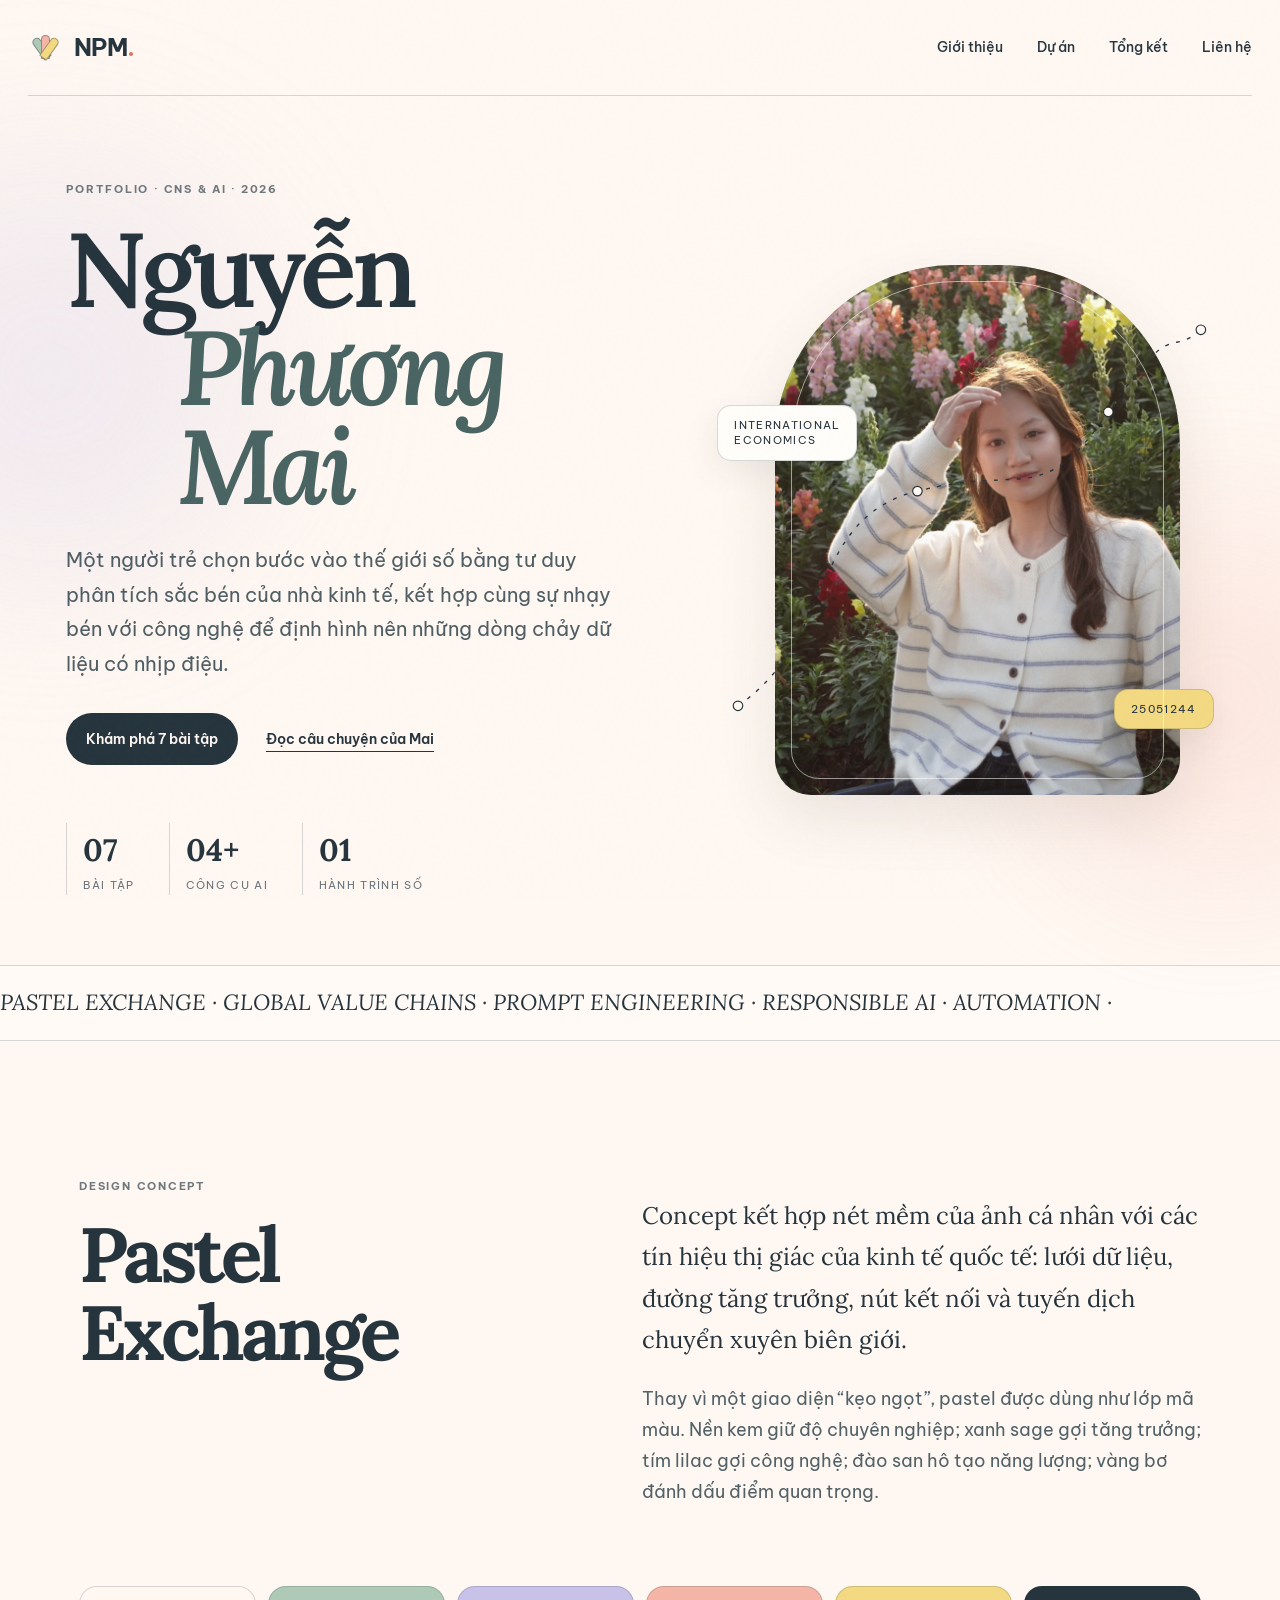
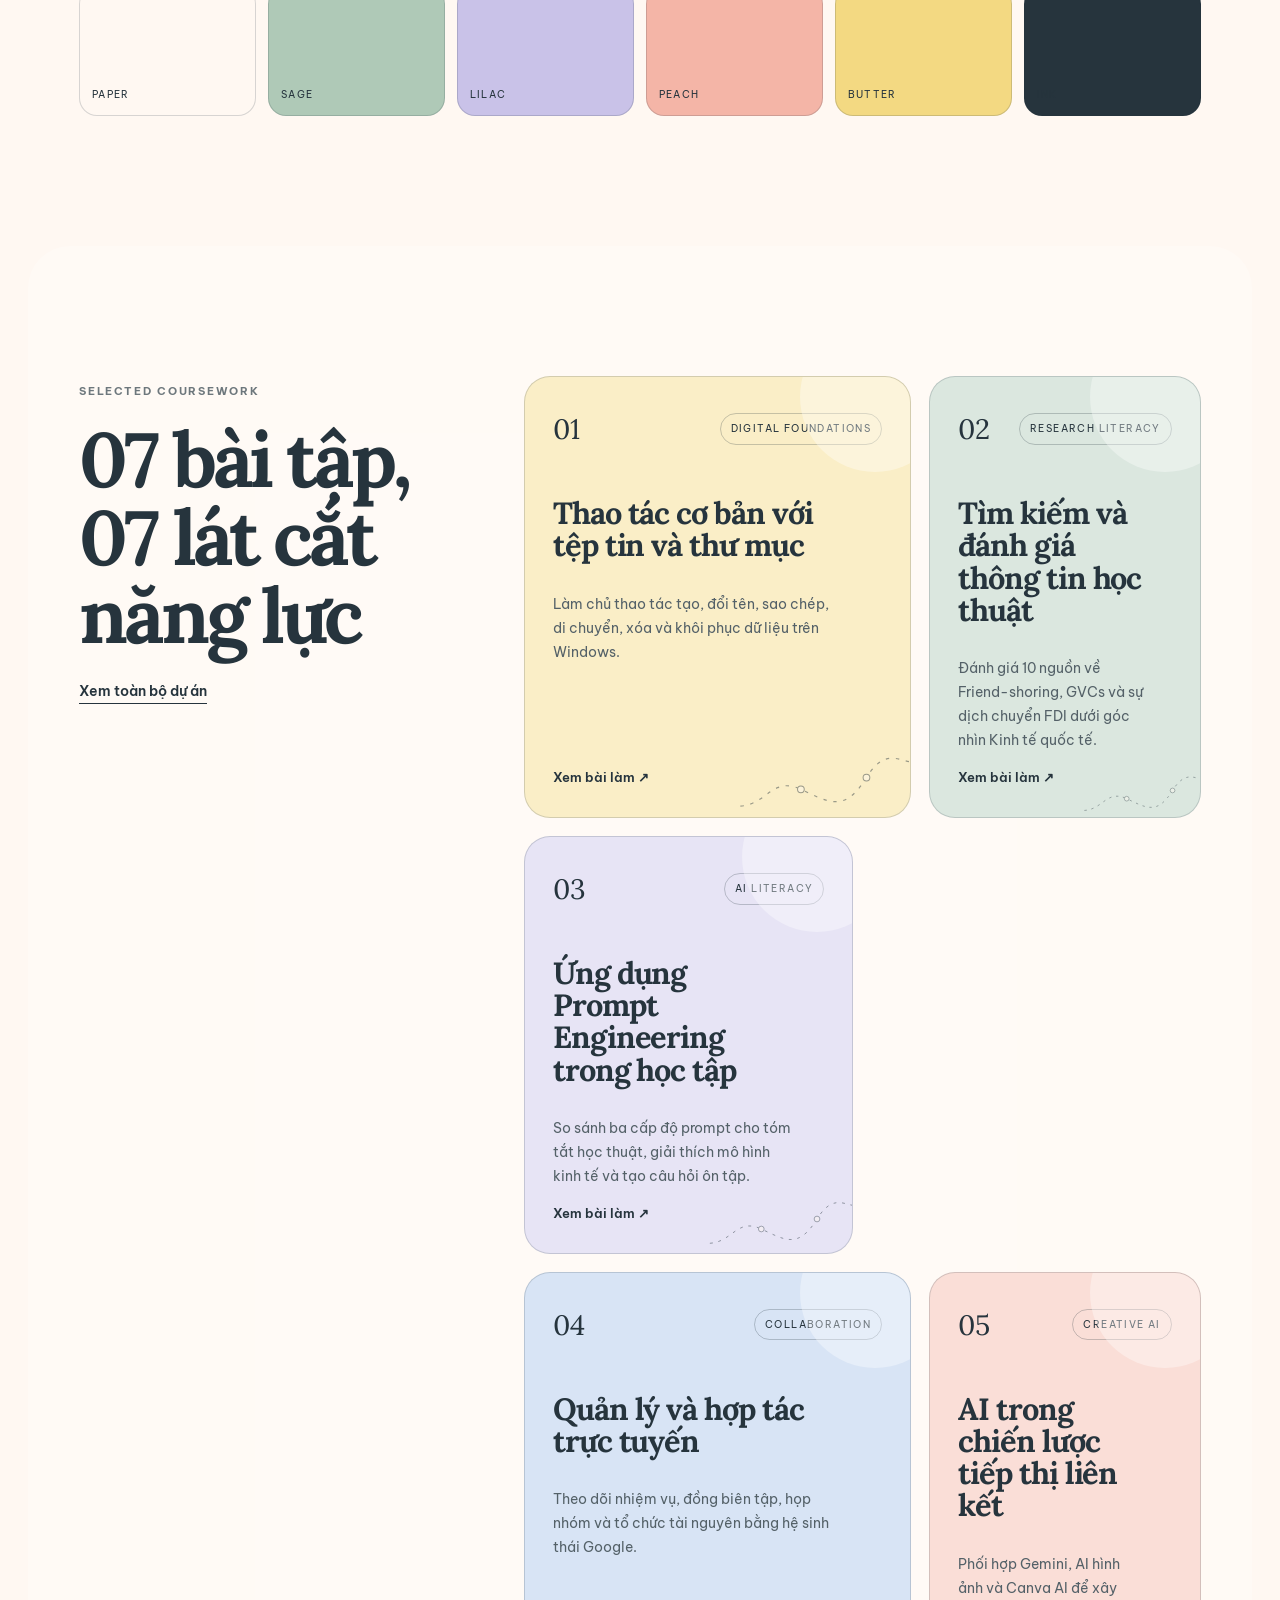
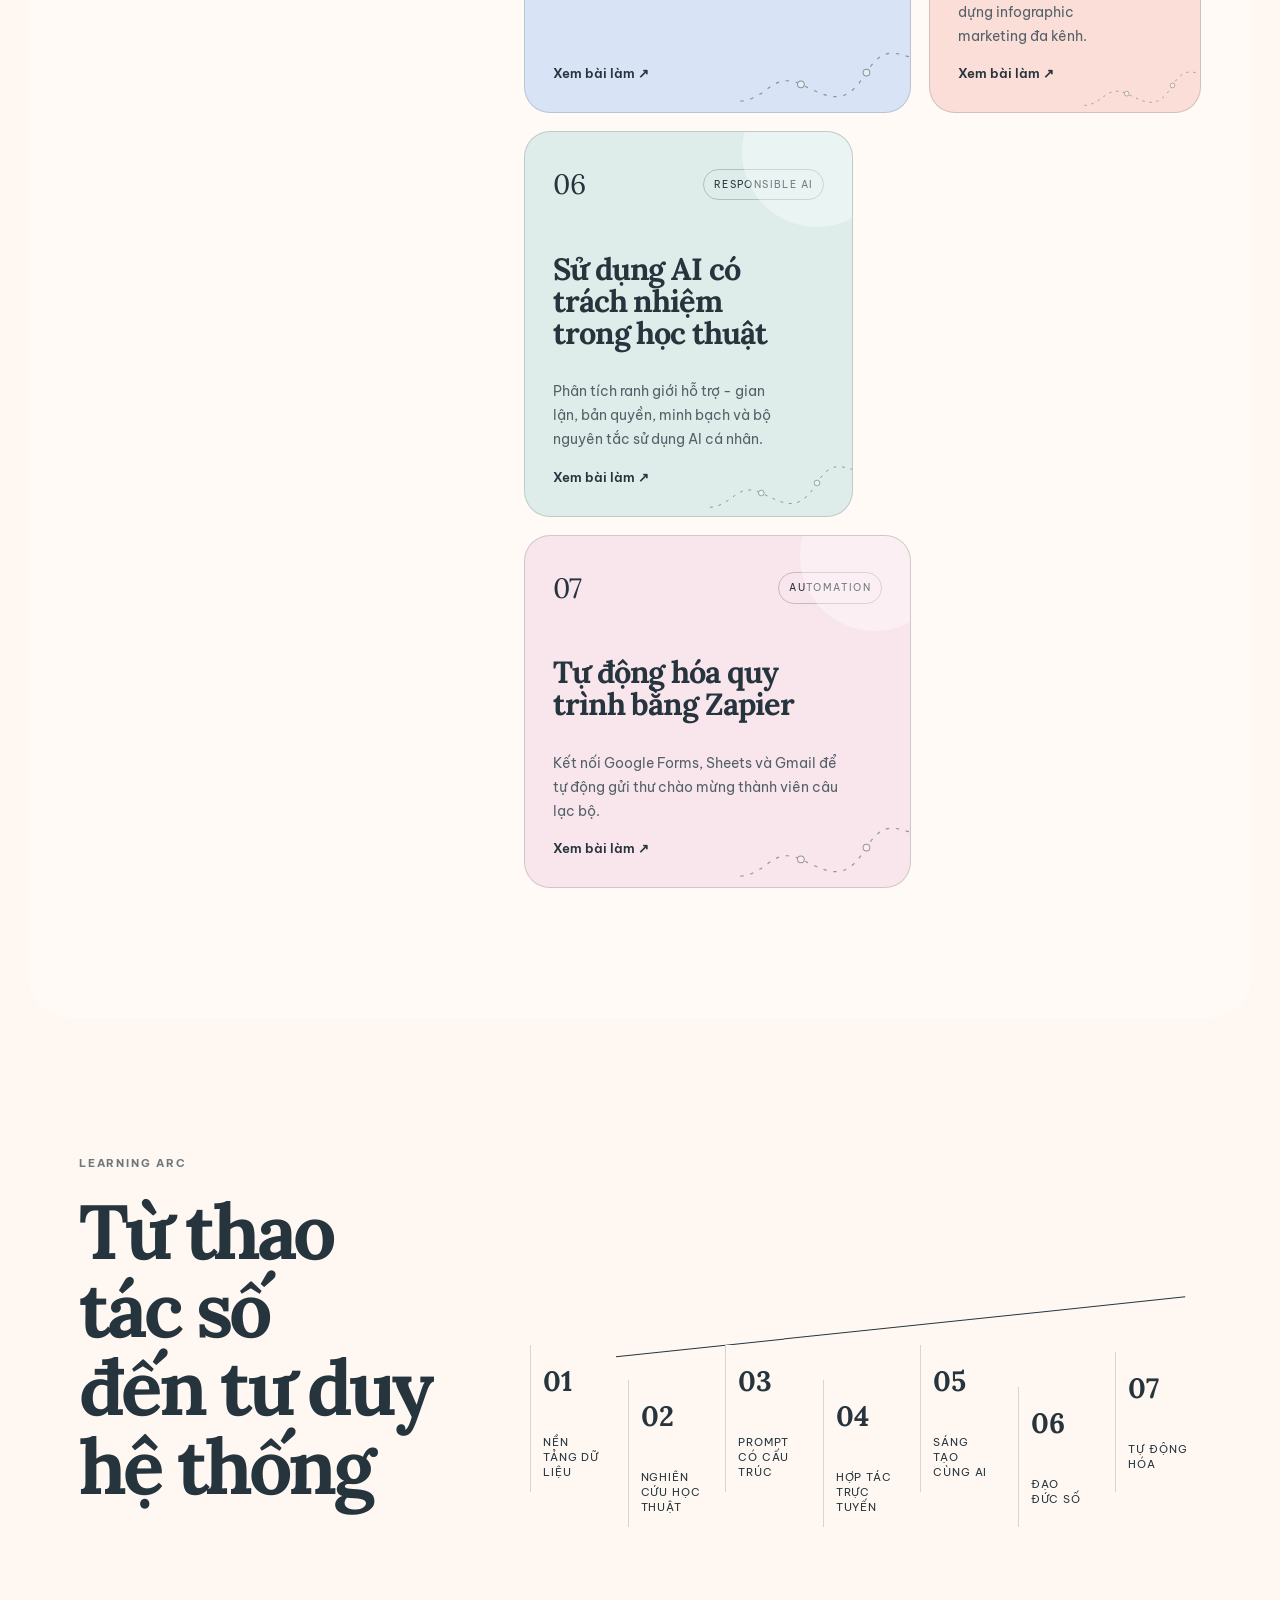
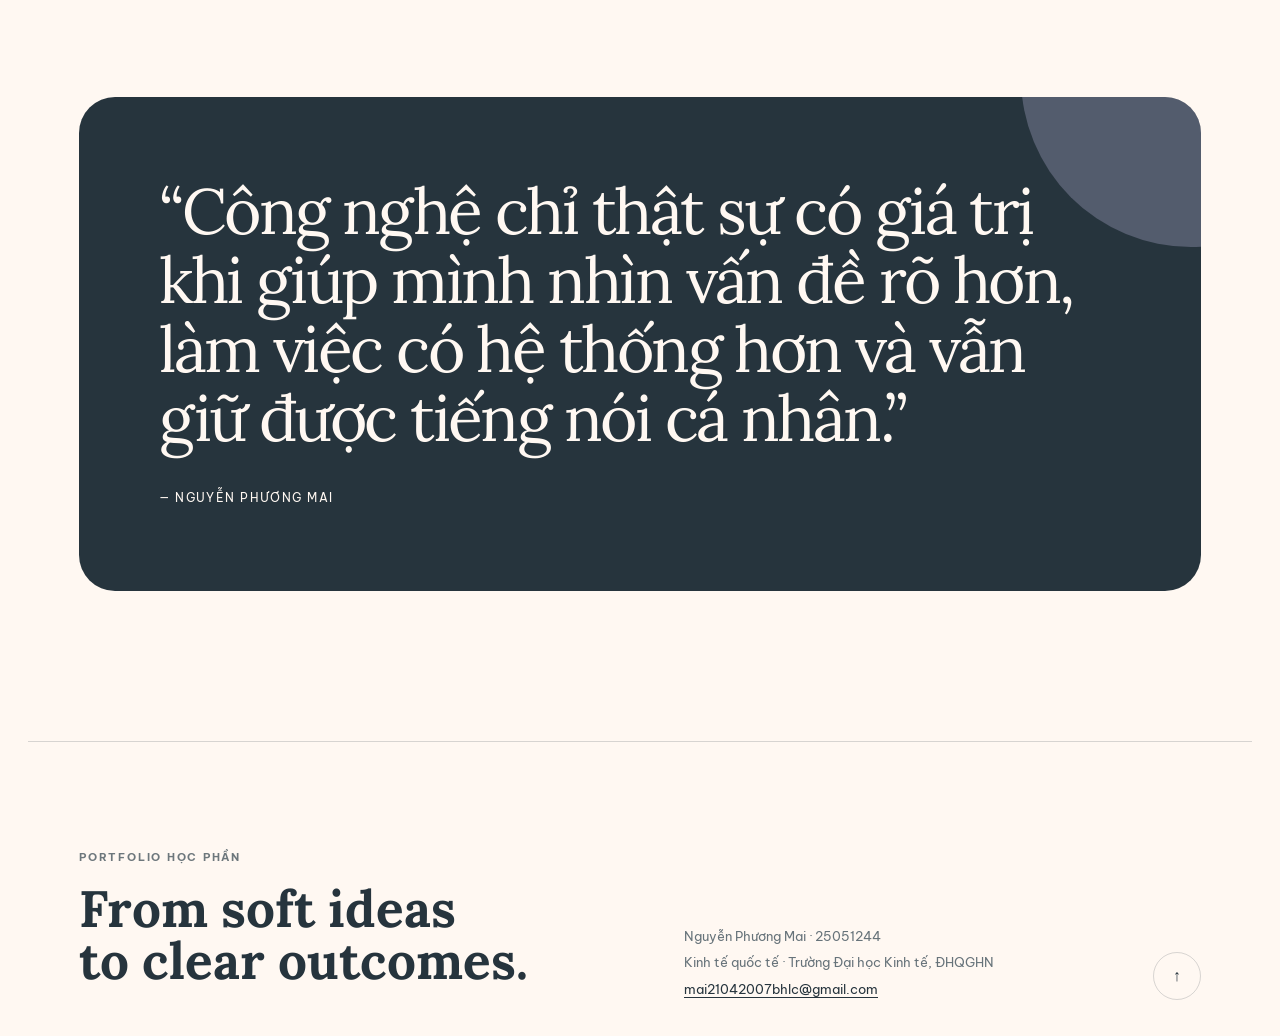
==== commit 7e5cad1a: "add abt" ====
--- a/index.html
+++ b/index.html
@@ -33,7 +33,7 @@
   <div class="hero-copy reveal">
     <span class="eyebrow">Portfolio · CNS & AI · 2026</span>
     <h1><span>Nguyễn</span><span>Phương Mai</span></h1>
-    <p class="hero-lead">Một portfolio pastel có nhịp điệu của dữ liệu, sắc độ của khu vườn và tư duy của một sinh viên <strong>Kinh tế quốc tế</strong>.</p>
+    <p class="hero-lead">Một người trẻ chọn bước vào thế giới số bằng tư duy phân tích sắc bén của nhà kinh tế, kết hợp cùng sự nhạy bén với công nghệ để định hình nên những dòng chảy dữ liệu có nhịp điệu.</p>
     <div class="hero-actions"><a class="btn btn-primary" href="projects.html">Khám phá 7 bài tập</a><a class="text-link" href="about.html">Đọc câu chuyện của Mai</a></div>
     <div class="hero-stats"><div><b>07</b><span>bài tập</span></div><div><b>04+</b><span>công cụ AI</span></div><div><b>01</b><span>hành trình số</span></div></div>
   </div>
--- a/assets/css/style.css
+++ b/assets/css/style.css
@@ -19,3 +19,9 @@
     background-color: var(--ink) !important;
   }
 }
+
+
+/* Added personal narrative sections */
+.about-narrative>.eyebrow{display:block;margin-bottom:14px}.about-lead{font-family:var(--serif);font-size:clamp(22px,2.2vw,31px)!important;line-height:1.48;color:var(--ink)!important;letter-spacing:-.018em}.goal-statement{margin:0 4vw 30px;padding:78px 7vw;display:grid;grid-template-columns:.28fr .72fr;gap:7vw;align-items:start;border:1px solid var(--line);border-radius:38px;background:linear-gradient(130deg,color-mix(in srgb,var(--lilac) 48%,var(--white)),color-mix(in srgb,var(--butter) 25%,var(--white)));position:relative;overflow:hidden}.goal-statement:after{content:"";position:absolute;width:310px;height:310px;border:1px solid rgba(38,52,61,.13);border-radius:50%;right:-115px;bottom:-170px}.goal-index{display:grid;grid-template-columns:auto 1fr;column-gap:15px;align-items:center;padding-top:6px}.goal-index span{font-family:var(--serif);font-size:58px;line-height:1}.goal-index i{height:1px;background:var(--ink);opacity:.55}.goal-index small{grid-column:1/-1;margin-top:15px;text-transform:uppercase;letter-spacing:.15em;font-size:10px;color:var(--muted)}.goal-copy{position:relative;z-index:1}.goal-copy h2,.personal-reflection h2{font-family:var(--serif);font-size:clamp(44px,5.8vw,82px);line-height:1.02;letter-spacing:-.05em;margin:16px 0 35px}.goal-copy blockquote{margin:0;max-width:970px;font-size:clamp(18px,1.7vw,24px);line-height:1.78;color:#46575f}.goal-copy blockquote em{font-family:var(--serif);color:var(--ink)}.personal-reflection{margin:10px 4vw 50px;padding:86px 7vw;border-radius:38px;background:var(--peach);display:grid;grid-template-columns:.28fr .72fr;gap:7vw;position:relative;overflow:hidden}.personal-reflection:before{content:"";position:absolute;width:240px;height:240px;border-radius:50%;background:rgba(255,255,255,.28);left:-100px;bottom:-120px}.reflection-label{display:flex;flex-direction:column;justify-content:space-between;min-height:330px;position:relative;z-index:1}.reflection-count{font-family:var(--serif);font-size:52px;letter-spacing:-.05em}.reflection-copy{position:relative;z-index:1}.reflection-copy h2{margin-top:0}.reflection-copy p{font-size:clamp(17px,1.45vw,21px);line-height:1.9;max-width:960px;color:#3f4f56}.reflection-signature{display:flex;align-items:center;gap:16px;margin-top:38px;text-transform:uppercase;letter-spacing:.13em;font-size:10px;font-weight:700}.reflection-signature i{display:block;width:88px;height:1px;background:var(--ink)}
+@media(max-width:1000px){.goal-statement,.personal-reflection{grid-template-columns:1fr}.reflection-label{min-height:auto;flex-direction:row;align-items:center}.goal-index{max-width:360px}}
+@media(max-width:700px){.goal-statement,.personal-reflection{margin-left:0;margin-right:0;padding:48px 24px;border-radius:28px}.goal-statement{margin-bottom:0}.goal-index span{font-size:46px}.goal-copy h2,.personal-reflection h2{font-size:39px}.goal-copy blockquote{font-size:17px}.reflection-copy p{font-size:16px}.reflection-count{font-size:38px}.reflection-signature{align-items:flex-start}.reflection-signature i{width:45px;margin-top:8px}}
